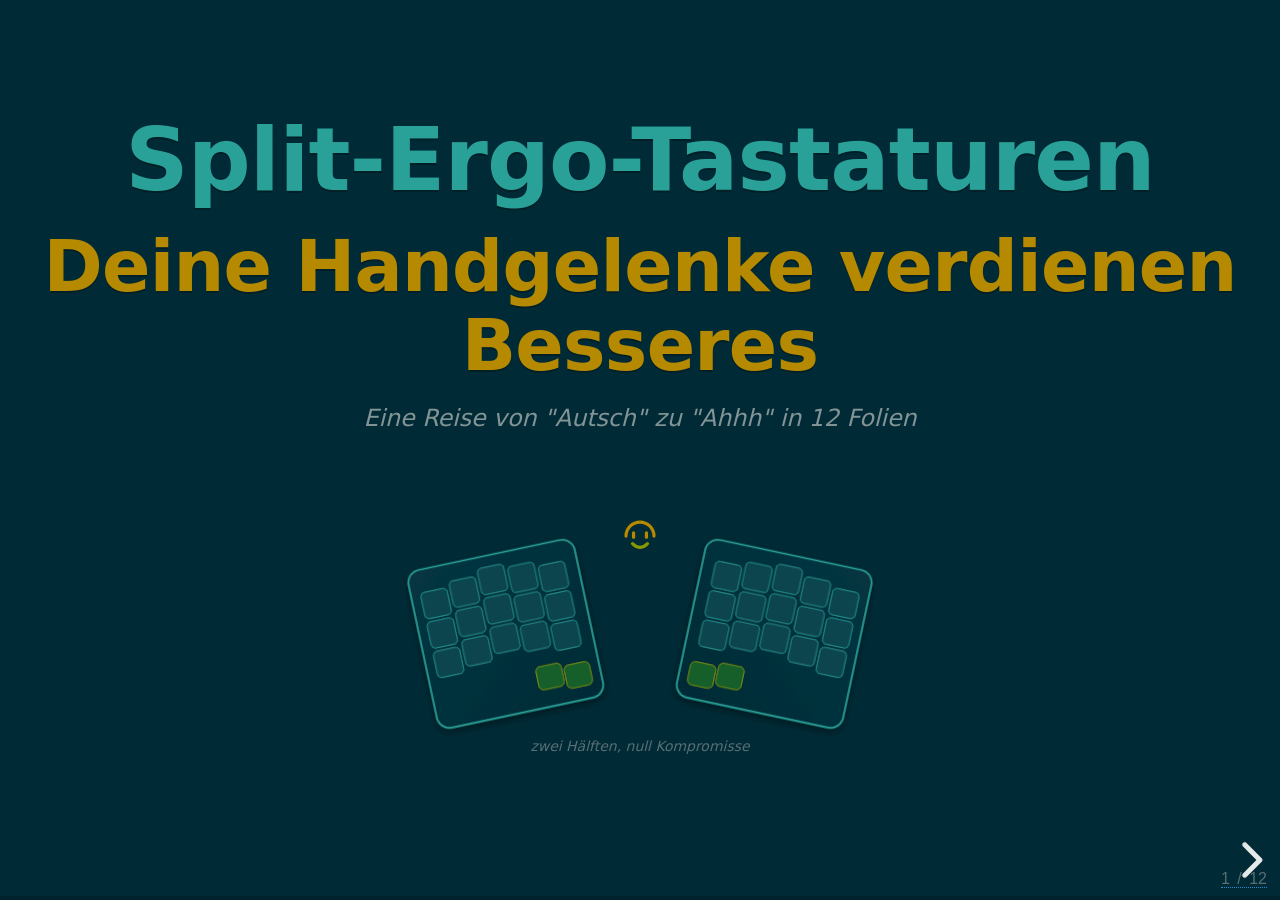
==== docs/index.html @ 83a0ee32 "move static version" ====
<!doctype html>
<html lang="en">
  <head>
    <meta charset="utf-8" />
    <meta name="viewport" content="width=device-width, initial-scale=1.0, maximum-scale=1.0, user-scalable=no" />

    <title>Split-Ergo-Tastaturen</title>
    <link rel="shortcut icon" href="./favicon.ico" />
    <link rel="stylesheet" href="./dist/reset.css" />
    <link rel="stylesheet" href="./dist/reveal.css" />
    <link rel="stylesheet" href="./dist/theme/solarized.css" id="theme" />
    <link rel="stylesheet" href="./css/highlight/base16/zenburn.css" />

    <link rel="stylesheet" href="./_assets/css/custom.css" />
  </head>
  <body>
    <div class="reveal">
      <div class="slides">
        <section data-markdown data-separator="^\n---\n" data-separator-vertical="^\n----\n">
          <textarea data-template>
            

<!-- .slide: data-background="#002b36" -->

# Split-Ergo-Tastaturen

## Deine Handgelenke verdienen Besseres

<p class="subtitle">Eine Reise von "Autsch" zu "Ahhh" in 12 Folien</p>

<img src="assets/hero.svg" alt="Zwei Tastaturhälften" height="320">

Note:
Willkommen! Auch wenn du keine Ahnung vom Thema hast: keine Sorge, die Folien
erzählen die Geschichte. Du musst sie nur vorlesen und so tun, als wärst du
Experte. Es geht um geteilte, ergonomische Tastaturen - warum sie existieren
und warum manche Menschen dafür ihre Freizeit opfern.

---

<!-- .slide: data-background="#002b36" -->

## Der Bösewicht 🦹

<span class="wanted">Gesucht</span>

<div class="cols">
<div>

- Eine gerade Reihe, **schmaler** als deine Schultern
- Reihen **seitlich versetzt** (Erbe der Schreibmaschine)
- Zwingt Hände in unnatürliche Posen
- Steht in fast jedem Büro der Welt

</div>
<div>

<img src="assets/photos/ulnar_deviation_animation.gif" alt="Traditionelle Tastatur" height="300">

</div>
</div>

<p class="fineprint">Verbrechen: Körperverletzung an Handgelenken seit ca. 1873.</p>

Note:
Hier ist der Übeltäter: die ganz normale Tastatur. Das Layout stammt von
mechanischen Schreibmaschinen - der seitliche Versatz der Reihen war nötig,
damit sich die Typenhebel nicht verhaken. Diese Hebel gibt es längst nicht
mehr, den Versatz schleppen wir aber bis heute mit.

---

<!-- .slide: data-background="#002b36" -->

## Problem 1: Ulnarabduktion 🤕

<div class="cols">
<div>

- Tastatur ist **schmal**, Hände müssen **zusammen**
- Handgelenke knicken nach außen Richtung kleinem Finger
- Das nennt sich **ulnare Abduktion**
- Dauerhafter Druck auf Sehnen &amp; Nerven

</div>
<div>

<img src="assets/ulnar-deviation.svg" alt="Ulnare Abduktion des Handgelenks" height="360">

</div>
</div>

Note:
Erstes Problem: Weil die Tastatur schmaler ist als der Schulterabstand, ziehen
wir die Hände nach innen. Dabei knickt das Handgelenk seitlich ab - Richtung
kleiner Finger. Das heißt ulnare Abduktion (oder "ulnar deviation"). Über
Stunden gehalten, reizt das Sehnen und Nerven im Handgelenk.

---

<!-- .slide: data-background="#002b36" -->

## Problem 2: Schultern &amp; Unterarme 🙆

<div class="cols">
<div>

- Schmale Tastatur => Ellbogen **eingeklemmt**
- Schultern nach **innen** gerollt (Adduktion)
- Unterarme **proniert**: Handfläche zwangsweise nach unten
- Den ganzen Tag = müde Schultern &amp; Nacken

</div>
<div>

<img src="assets/shoulder-pronation.svg" alt="Schulter-Adduktion und Unterarm-Pronation" height="360">

</div>
</div>

Note:
Zweites Problem liegt weiter oben. Eine schmale Tastatur zwingt die Ellbogen an
den Körper, die Schultern rollen nach innen. Gleichzeitig müssen wir die
Unterarme eindrehen, damit die Handflächen flach nach unten zeigen - das nennt
man Pronation. Neutral wäre eher die "Handschlag"-Position. Stunden in dieser
Verdrehung = verspannte Schultern und Nacken.

---

<!-- .slide: data-background="#002b36" -->

## Die Lösung: Splitten + Tenting ✨

<img src="assets/photos/corne.jpg" alt="Drei ergonomische Hebel" height="200">

- Splitten: Arme auseinander, Schultern offen
- Tenting: Innenkanten anheben, keine Pronation
- Daumentasten: Starke Daumen entlasten kleinen Finger

==> Gerade Handgelenke, lockere Schultern

Note:
Die Lösung adressiert genau diese drei Punkte. Erstens: die Tastatur in zwei
Hälften teilen und schulterbreit auseinanderstellen - Schultern öffnen sich,
Handgelenke werden gerade. Zweitens: Tenting, also die Innenkanten anheben, wie
ein Zelt - damit verschwindet die Pronation. Drittens: starke Daumen für eigene
Tasten nutzen, statt alles dem schwachen kleinen Finger aufzubürden.

---

<!-- .slide: data-background="#002b36" -->

## Problem 3: Finger auf Wanderschaft 🥾

<div class="cols">
<div>

- Versetzte Reihen => Finger gehen im **Zickzack**
- Ständig die **Grundreihe verlassen**
- Lange Wege = mehr Arbeit pro Anschlag
- Der Zeigefinger macht den halben Job

</div>
<div>

<img src="assets/finger-travel-traditional.svg" alt="Lange Fingerwege traditionell" height="350">

</div>
</div>

Note:
Drittes Problem: die Wege, die die Finger zurücklegen. Durch den seitlichen
Reihenversatz müssen Finger schräg über die Tastatur wandern und immer wieder
die Grundreihe verlassen. Viel Bewegung, viel Belastung - und der Zeigefinger
ist hoffnungslos überlastet und die Schultern müssen das Gewicht der 
Arme dabei tragen. 

---

<!-- .slide: data-background="#002b36" -->

## 34/36 Tasten: weniger ist mehr 🎯

<div class="cols">
<div>

- Nur **3×5** Tasten pro Hand + **Daumen**
- **Spalten** statt Reihen versetzt - folgt der Fingerlänge
- Finger bleiben quasi auf der **Grundreihe**
- "Aber wo sind die Zahlen?!" → nächste Folie

</div>
<div>

<img src="assets/finger-travel-36.svg" alt="Kurze Fingerwege bei 36 Tasten" height="350">

</div>
</div>

Note:
Der radikale Gegenentwurf: nur noch 34 oder 36 Tasten. Drei Reihen mal fünf
Spalten pro Hand, plus ein paar Daumentasten. Statt die Reihen seitlich zu
versetzen, versetzt man die Spalten vertikal - passend zur unterschiedlichen
Fingerlänge. Ergebnis: die Finger bleiben fast immer auf der Grundreihe. Die
logische Frage: Wo sind dann Zahlen, Klammern, F-Tasten? Das klärt die nächste
Folie.

---

<!-- .slide: data-background="#002b36" -->

## Die Magie der Layer 🪄

<img src="assets/layers.svg" alt="Tasten-Layer übereinander" height="370">

Note:
Die Antwort heißt Layer - Ebenen. Eine physische Taste kann viele Zeichen
bedeuten, je nachdem welche Ebene gerade aktiv ist. Genau wie Shift schon immer
ein zweites Layer war: Wir kennen das also längst. Ein Daumen hält eine
Ebenen-Taste, und plötzlich liegen Zahlen, Pfeile oder Symbole direkt unter den
Fingern - ganz ohne die Hand zu bewegen.

---

<!-- .slide: data-background="#002b36" -->

## Unter der Haube: die Lötmatrix 🔌

<div class="cols">
<div>

- Jede Taste einzeln verkabeln? **Pin-Apokalypse**
- Stattdessen: **Reihen × Spalten** als Gitter
- Controller scannt blitzschnell Zeile für Zeile
- Wenige Pins, viele Tasten

</div>
<div>

<img src="assets/matrix-why.svg" alt="Direkte Verkabelung vs. Matrix" height="340">

</div>
</div>

Note:
Jetzt ein Blick ins Innere, denn viele bauen diese Tastaturen selbst. Würde man
jede Taste mit einem eigenen Draht zum Controller führen, bräuchte man bei 36
Tasten 36 Pins; bei großen Boards wird das unmöglich. Trick: die Tasten in einem
Gitter aus Reihen und Spalten verdrahten. Der Controller legt nacheinander
Spannung auf jede Reihe und liest die Spalten aus. So reichen z. B. Reihen plus
Spalten statt einem Pin pro Taste.

---

<!-- .slide: data-background="#002b36" -->

## Matrix-Trick: Dioden ⚡

<div class="cols">
<div>

- Mehrere Tasten gleichzeitig => **Phantom-Anschläge** (Ghosting)
- Strom nimmt "Abkürzungen" durchs Gitter
- **Eine Diode pro Taste** = Einbahnstraße
- Ergebnis: **N-Key-Rollover**, jeder Anschlag zählt

</div>
<div>

<img src="assets/matrix-diodes.svg" alt="Dioden gegen Ghosting" height="340">

</div>
</div>

Note:
Ein Gitter hat aber eine Tücke: Drückt man mehrere Tasten gleichzeitig, kann der
Strom unerwartete Wege durchs Gitter nehmen und der Controller "sieht" eine
vierte, nie gedrückte Taste - das nennt man Ghosting. Die Lösung sind Dioden:
ein winziges Bauteil pro Taste, das Strom nur in eine Richtung lässt. Damit kann
man beliebig viele Tasten gleichzeitig drücken - das ist N-Key-Rollover. Genau
diese Dioden lötet man beim Selbstbau Stück für Stück ein.

---

<!-- .slide: data-background="#002b36" -->

## Mechanische Switches 101 🔧

<div class="cols">
<div>

- **Linear**: gleichmäßig, leise - Gamer-Liebling
- **Taktil**: spürbarer Höcker am Auslösepunkt
- **Clicky**: Höcker **+** hörbarer Klick 🔊
- Kraft &amp; Weg unterscheiden das Gefühl

</div>
<div>

<img src="assets/force-curves.svg" alt="Kraft-Weg-Kurven der Switch-Typen" height="340">

</div>
</div>

<p class="callout">👉 Schnapp dir einen losen Switch und drück mal!</p>

Note:
Jetzt der haptische Teil. Mechanische Switches gibt es grob in drei Charakteren.
Linear: der Widerstand steigt gleichmäßig, kein Feedback, sehr leise - beliebt
beim Gaming. Taktil: ein spürbarer kleiner Höcker sagt dir "jetzt hat's
ausgelöst". Clicky: derselbe Höcker, aber mit einem lauten, stolzen Klick. Die
Kurven rechts zeigen das. Und jetzt der Mitmach-Moment: Ich habe lose Switches
und Tastaturen dabei - gebt sie rum und fühlt den Unterschied selbst.

---

<!-- .slide: data-background="#002b36" -->

## Fazit: Probier's aus! 🚀

<div class="cols">
<div>

- Gerade Handgelenke, offene Schultern, kurze Wege
- Weniger Tasten dank cleverer **Layer**
- Drunter: **Matrix + Dioden**, oft selbst gelötet
- Switches = Geschmackssache zum **Anfassen**

</div>
<div>

<img src="assets/photos/split-real.jpg" alt="Echte Split-Tastatur" height="300">

</div>
</div>

### Danke! Jetzt drückt die Tasten 👏

Note:
Zusammengefasst: Split-Ergo-Tastaturen lösen drei echte Probleme - abgeknickte
Handgelenke, eingedrehte Schultern und lange Fingerwege. Weniger Tasten sind
dank Layern kein Verlust, sondern Komfort. Darunter steckt eine simple, oft
selbstgebaute Matrix mit Dioden. Und welcher Switch der richtige ist, entscheidet
allein dein Geschmack. Also: nehmt die losen Switches, drückt drauf, und sagt
mir, welcher euch am besten gefällt. Danke!

          </textarea>
        </section>
      </div>
    </div>

    <script src="./dist/reveal.js"></script>

    <script src="./mermaid/dist/mermaid.min.js"></script>

    <script src="./plugin/markdown/markdown.js"></script>
    <script src="./plugin/highlight/highlight.js"></script>
    <script src="./plugin/zoom/zoom.js"></script>
    <script src="./plugin/notes/notes.js"></script>
    <script src="./plugin/math/math.js"></script>
    <script>
      function extend() {
        var target = {};
        for (var i = 0; i < arguments.length; i++) {
          var source = arguments[i];
          for (var key in source) {
            if (source.hasOwnProperty(key)) {
              target[key] = source[key];
            }
          }
        }
        return target;
      }

      // default options to init reveal.js
      var defaultOptions = {
        controls: true,
        progress: true,
        history: true,
        center: true,
        transition: 'default', // none/fade/slide/convex/concave/zoom
        slideNumber: true,
        highlight: {
          highlightOnLoad: false
        },
        plugins: [
          RevealMarkdown,
          RevealHighlight,
          RevealZoom,
          RevealNotes,
          RevealMath
        ]
      };

      // options from URL query string
      var queryOptions = Reveal().getQueryHash() || {};

      var options = extend(defaultOptions, {"transition":"slide","controls":true,"progress":true,"slideNumber":"c/t","hash":true,"transitionSpeed":"fast","center":true,"width":1280,"height":720,"margin":0.06,"_":["slides.md"],"static":"_site","static-dirs":"assets,css","staticDirs":"assets,css"}, queryOptions);
    </script>


    <script>
      Reveal.initialize(options);
      Reveal.addEventListener('ready', function (event) {
        const blocks = Reveal.getRevealElement().querySelectorAll('pre code:not(.mermaid)');
        const hlp = Reveal.getPlugin('highlight');
        blocks.forEach(hlp.highlightBlock);
      });
    </script>

    <script>
      const mermaidOptions = extend({ startOnLoad: false }, {});
      mermaid.startOnLoad = false;
      mermaid.initialize(mermaidOptions);
      const cb = function (event) {
        mermaid.init(mermaidOptions, '.stack.present > .present pre code.mermaid');
        mermaid.init(mermaidOptions, '.slides > .present:not(.stack) pre code.mermaid');
      }
      Reveal.addEventListener('ready', cb);
      Reveal.addEventListener('slidetransitionend', cb);
    </script>
  </body>
</html>
---- docs/dist/theme/solarized.css ----
/**
 * Solarized Light theme for reveal.js.
 * Author: Achim Staebler
 */
@import url(./fonts/league-gothic/league-gothic.css);
@import url(https://fonts.googleapis.com/css?family=Lato:400,700,400italic,700italic);
/**
 * Solarized colors by Ethan Schoonover
 */
html * {
  color-profile: sRGB;
  rendering-intent: auto;
}

/*********************************************
 * GLOBAL STYLES
 *********************************************/
:root {
  --r-background-color: #fdf6e3;
  --r-main-font: Lato, sans-serif;
  --r-main-font-size: 40px;
  --r-main-color: #657b83;
  --r-block-margin: 20px;
  --r-heading-margin: 0 0 20px 0;
  --r-heading-font: League Gothic, Impact, sans-serif;
  --r-heading-color: #586e75;
  --r-heading-line-height: 1.2;
  --r-heading-letter-spacing: normal;
  --r-heading-text-transform: uppercase;
  --r-heading-text-shadow: none;
  --r-heading-font-weight: normal;
  --r-heading1-text-shadow: none;
  --r-heading1-size: 3.77em;
  --r-heading2-size: 2.11em;
  --r-heading3-size: 1.55em;
  --r-heading4-size: 1em;
  --r-code-font: monospace;
  --r-link-color: #268bd2;
  --r-link-color-dark: #1a6091;
  --r-link-color-hover: #78b9e6;
  --r-selection-background-color: #d33682;
  --r-selection-color: #fff;
  --r-overlay-element-bg-color: 0, 0, 0;
  --r-overlay-element-fg-color: 240, 240, 240;
}

.reveal-viewport {
  background: #fdf6e3;
  background-color: var(--r-background-color);
}

.reveal {
  font-family: var(--r-main-font);
  font-size: var(--r-main-font-size);
  font-weight: normal;
  color: var(--r-main-color);
}

.reveal ::selection {
  color: var(--r-selection-color);
  background: var(--r-selection-background-color);
  text-shadow: none;
}

.reveal ::-moz-selection {
  color: var(--r-selection-color);
  background: var(--r-selection-background-color);
  text-shadow: none;
}

.reveal .slides section,
.reveal .slides section > section {
  line-height: 1.3;
  font-weight: inherit;
}

/*********************************************
 * HEADERS
 *********************************************/
.reveal h1,
.reveal h2,
.reveal h3,
.reveal h4,
.reveal h5,
.reveal h6 {
  margin: var(--r-heading-margin);
  color: var(--r-heading-color);
  font-family: var(--r-heading-font);
  font-weight: var(--r-heading-font-weight);
  line-height: var(--r-heading-line-height);
  letter-spacing: var(--r-heading-letter-spacing);
  text-transform: var(--r-heading-text-transform);
  text-shadow: var(--r-heading-text-shadow);
  word-wrap: break-word;
}

.reveal h1 {
  font-size: var(--r-heading1-size);
}

.reveal h2 {
  font-size: var(--r-heading2-size);
}

.reveal h3 {
  font-size: var(--r-heading3-size);
}

.reveal h4 {
  font-size: var(--r-heading4-size);
}

.reveal h1 {
  text-shadow: var(--r-heading1-text-shadow);
}

/*********************************************
 * OTHER
 *********************************************/
.reveal p {
  margin: var(--r-block-margin) 0;
  line-height: 1.3;
}

/* Remove trailing margins after titles */
.reveal h1:last-child,
.reveal h2:last-child,
.reveal h3:last-child,
.reveal h4:last-child,
.reveal h5:last-child,
.reveal h6:last-child {
  margin-bottom: 0;
}

/* Ensure certain elements are never larger than the slide itself */
.reveal img,
.reveal video,
.reveal iframe {
  max-width: 95%;
  max-height: 95%;
}

.reveal strong,
.reveal b {
  font-weight: bold;
}

.reveal em {
  font-style: italic;
}

.reveal ol,
.reveal dl,
.reveal ul {
  display: inline-block;
  text-align: left;
  margin: 0 0 0 1em;
}

.reveal ol {
  list-style-type: decimal;
}

.reveal ul {
  list-style-type: disc;
}

.reveal ul ul {
  list-style-type: square;
}

.reveal ul ul ul {
  list-style-type: circle;
}

.reveal ul ul,
.reveal ul ol,
.reveal ol ol,
.reveal ol ul {
  display: block;
  margin-left: 40px;
}

.reveal dt {
  font-weight: bold;
}

.reveal dd {
  margin-left: 40px;
}

.reveal blockquote {
  display: block;
  position: relative;
  width: 70%;
  margin: var(--r-block-margin) auto;
  padding: 5px;
  font-style: italic;
  background: rgba(255, 255, 255, 0.05);
  box-shadow: 0px 0px 2px rgba(0, 0, 0, 0.2);
}

.reveal blockquote p:first-child,
.reveal blockquote p:last-child {
  display: inline-block;
}

.reveal q {
  font-style: italic;
}

.reveal pre {
  display: block;
  position: relative;
  width: 90%;
  margin: var(--r-block-margin) auto;
  text-align: left;
  font-size: 0.55em;
  font-family: var(--r-code-font);
  line-height: 1.2em;
  word-wrap: break-word;
  box-shadow: 0px 5px 15px rgba(0, 0, 0, 0.15);
}

.reveal code {
  font-family: var(--r-code-font);
  text-transform: none;
  tab-size: 2;
}

.reveal pre code {
  display: block;
  padding: 5px;
  overflow: auto;
  max-height: 400px;
  word-wrap: normal;
}

.reveal .code-wrapper {
  white-space: normal;
}

.reveal .code-wrapper code {
  white-space: pre;
}

.reveal table {
  margin: auto;
  border-collapse: collapse;
  border-spacing: 0;
}

.reveal table th {
  font-weight: bold;
}

.reveal table th,
.reveal table td {
  text-align: left;
  padding: 0.2em 0.5em 0.2em 0.5em;
  border-bottom: 1px solid;
}

.reveal table th[align=center],
.reveal table td[align=center] {
  text-align: center;
}

.reveal table th[align=right],
.reveal table td[align=right] {
  text-align: right;
}

.reveal table tbody tr:last-child th,
.reveal table tbody tr:last-child td {
  border-bottom: none;
}

.reveal sup {
  vertical-align: super;
  font-size: smaller;
}

.reveal sub {
  vertical-align: sub;
  font-size: smaller;
}

.reveal small {
  display: inline-block;
  font-size: 0.6em;
  line-height: 1.2em;
  vertical-align: top;
}

.reveal small * {
  vertical-align: top;
}

.reveal img {
  margin: var(--r-block-margin) 0;
}

/*********************************************
 * LINKS
 *********************************************/
.reveal a {
  color: var(--r-link-color);
  text-decoration: none;
  transition: color 0.15s ease;
}

.reveal a:hover {
  color: var(--r-link-color-hover);
  text-shadow: none;
  border: none;
}

.reveal .roll span:after {
  color: #fff;
  background: var(--r-link-color-dark);
}

/*********************************************
 * Frame helper
 *********************************************/
.reveal .r-frame {
  border: 4px solid var(--r-main-color);
  box-shadow: 0 0 10px rgba(0, 0, 0, 0.15);
}

.reveal a .r-frame {
  transition: all 0.15s linear;
}

.reveal a:hover .r-frame {
  border-color: var(--r-link-color);
  box-shadow: 0 0 20px rgba(0, 0, 0, 0.55);
}

/*********************************************
 * NAVIGATION CONTROLS
 *********************************************/
.reveal .controls {
  color: var(--r-link-color);
}

/*********************************************
 * PROGRESS BAR
 *********************************************/
.reveal .progress {
  background: rgba(0, 0, 0, 0.2);
  color: var(--r-link-color);
}

/*********************************************
 * PRINT BACKGROUND
 *********************************************/
@media print {
  .backgrounds {
    background-color: var(--r-background-color);
  }
}
---- docs/css/highlight/base16/zenburn.css ----
pre code.hljs {
  display: block;
  overflow-x: auto;
  padding: 1em
}
code.hljs {
  padding: 3px 5px
}
/*!
  Theme: Zenburn
  Author: elnawe
  License: ~ MIT (or more permissive) [via base16-schemes-source]
  Maintainer: @highlightjs/core-team
  Version: 2021.09.0
*/
/*
  WARNING: DO NOT EDIT THIS FILE DIRECTLY.

  This theme file was auto-generated from the Base16 scheme zenburn
  by the Highlight.js Base16 template builder.

  - https://github.com/highlightjs/base16-highlightjs
*/
/*
base00  #383838  Default Background
base01  #404040  Lighter Background (Used for status bars, line number and folding marks)
base02  #606060  Selection Background
base03  #6f6f6f  Comments, Invisibles, Line Highlighting
base04  #808080  Dark Foreground (Used for status bars)
base05  #dcdccc  Default Foreground, Caret, Delimiters, Operators
base06  #c0c0c0  Light Foreground (Not often used)
base07  #ffffff  Light Background (Not often used)
base08  #dca3a3  Variables, XML Tags, Markup Link Text, Markup Lists, Diff Deleted
base09  #dfaf8f  Integers, Boolean, Constants, XML Attributes, Markup Link Url
base0A  #e0cf9f  Classes, Markup Bold, Search Text Background
base0B  #5f7f5f  Strings, Inherited Class, Markup Code, Diff Inserted
base0C  #93e0e3  Support, Regular Expressions, Escape Characters, Markup Quotes
base0D  #7cb8bb  Functions, Methods, Attribute IDs, Headings
base0E  #dc8cc3  Keywords, Storage, Selector, Markup Italic, Diff Changed
base0F  #000000  Deprecated, Opening/Closing Embedded Language Tags, e.g. <?php ?>
*/
pre code.hljs {
  display: block;
  overflow-x: auto;
  padding: 1em
}
code.hljs {
  padding: 3px 5px
}
.hljs {
  color: #dcdccc;
  background: #383838
}
.hljs::selection,
.hljs ::selection {
  background-color: #606060;
  color: #dcdccc
}
/* purposely do not highlight these things */
.hljs-formula,
.hljs-params,
.hljs-property {
  
}
/* base03 - #6f6f6f -  Comments, Invisibles, Line Highlighting */
.hljs-comment {
  color: #6f6f6f
}
/* base04 - #808080 -  Dark Foreground (Used for status bars) */
.hljs-tag {
  color: #808080
}
/* base05 - #dcdccc -  Default Foreground, Caret, Delimiters, Operators */
.hljs-subst,
.hljs-punctuation,
.hljs-operator {
  color: #dcdccc
}
.hljs-operator {
  opacity: 0.7
}
/* base08 - Variables, XML Tags, Markup Link Text, Markup Lists, Diff Deleted */
.hljs-bullet,
.hljs-variable,
.hljs-template-variable,
.hljs-selector-tag,
.hljs-name,
.hljs-deletion {
  color: #dca3a3
}
/* base09 - Integers, Boolean, Constants, XML Attributes, Markup Link Url */
.hljs-symbol,
.hljs-number,
.hljs-link,
.hljs-attr,
.hljs-variable.constant_,
.hljs-literal {
  color: #dfaf8f
}
/* base0A - Classes, Markup Bold, Search Text Background */
.hljs-title,
.hljs-class .hljs-title,
.hljs-title.class_ {
  color: #e0cf9f
}
.hljs-strong {
  font-weight: bold;
  color: #e0cf9f
}
/* base0B - Strings, Inherited Class, Markup Code, Diff Inserted */
.hljs-code,
.hljs-addition,
.hljs-title.class_.inherited__,
.hljs-string {
  color: #5f7f5f
}
/* base0C - Support, Regular Expressions, Escape Characters, Markup Quotes */
/* guessing */
.hljs-built_in,
.hljs-doctag,
.hljs-quote,
.hljs-keyword.hljs-atrule,
.hljs-regexp {
  color: #93e0e3
}
/* base0D - Functions, Methods, Attribute IDs, Headings */
.hljs-function .hljs-title,
.hljs-attribute,
.ruby .hljs-property,
.hljs-title.function_,
.hljs-section {
  color: #7cb8bb
}
/* base0E - Keywords, Storage, Selector, Markup Italic, Diff Changed */
/* .hljs-selector-id, */
/* .hljs-selector-class, */
/* .hljs-selector-attr, */
/* .hljs-selector-pseudo, */
.hljs-type,
.hljs-template-tag,
.diff .hljs-meta,
.hljs-keyword {
  color: #dc8cc3
}
.hljs-emphasis {
  color: #dc8cc3;
  font-style: italic
}
/* base0F - Deprecated, Opening/Closing Embedded Language Tags, e.g. <?php ?> */
/*
  prevent top level .keyword and .string scopes
  from leaking into meta by accident
*/
.hljs-meta,
.hljs-meta .hljs-keyword,
.hljs-meta .hljs-string {
  color: #000000
}
/* for v10 compatible themes */
.hljs-meta .hljs-keyword,
.hljs-meta-keyword {
  font-weight: bold
}
---- docs/_assets/css/custom.css ----
/* ===========================================================================
   Split-Ergo-Tastaturen — custom dark-Solarized skin + quirky touches.
   Layered on top of reveal.js' (light) `solarized` theme to flip it to dark.
   Solarized palette:
     base03 #002b36  base02 #073642  base01 #586e75  base00 #657b83
     base0  #839496  base1  #93a1a1  base2  #eee8d5  base3  #fdf6e3
     yellow #b58900  orange #cb4b16  red #dc322f  magenta #d33682
     violet #6c71c4  blue #268bd2  cyan #2aa198  green #859900
   =========================================================================== */

:root {
  --sol-base03: #002b36;
  --sol-base02: #073642;
  --sol-base01: #586e75;
  --sol-base00: #657b83;
  --sol-base0:  #839496;
  --sol-base1:  #93a1a1;
  --sol-base2:  #eee8d5;
  --sol-base3:  #fdf6e3;
  --sol-yellow: #b58900;
  --sol-orange: #cb4b16;
  --sol-red:    #dc322f;
  --sol-magenta:#d33682;
  --sol-violet: #6c71c4;
  --sol-blue:   #268bd2;
  --sol-cyan:   #2aa198;
  --sol-green:  #859900;
}

/* ---- Flip background + base text to the dark Solarized variant ---- */
.reveal-viewport,
body {
  background: var(--sol-base03);
}

.reveal {
  color: var(--sol-base1);
  font-family: "Fira Sans", "Segoe UI", system-ui, sans-serif;
  font-size: 36px;
}

/* Headings: warm Solarized accents, slightly playful */
.reveal h1,
.reveal h2,
.reveal h3,
.reveal h4 {
  color: var(--sol-base2);
  font-family: "Fira Sans", "Segoe UI", system-ui, sans-serif;
  font-weight: 800;
  letter-spacing: -0.01em;
  text-transform: none;
  text-shadow: 0 2px 0 rgba(0, 0, 0, 0.25);
  line-height: 1.1;
}

.reveal h1 { font-size: 2.6em; }

.reveal h1 { color: var(--sol-cyan); }
.reveal h2 { color: var(--sol-yellow); }
.reveal h3 { color: var(--sol-orange); }

.reveal a {
  color: var(--sol-blue);
  text-decoration: none;
  border-bottom: 1px dotted var(--sol-blue);
}
.reveal a:hover { color: var(--sol-cyan); }

.reveal strong { color: var(--sol-base2); }
.reveal em { color: var(--sol-cyan); font-style: normal; }

/* Bullet lists: a touch tighter and friendlier */
.reveal ul { list-style: none; margin-left: 0; }
.reveal ul li {
  position: relative;
  padding-left: 1.4em;
  margin-bottom: 0.35em;
  line-height: 1.35;
}
.reveal ul li::before {
  content: "▹";
  position: absolute;
  left: 0;
  color: var(--sol-green);
}

.reveal blockquote {
  background: var(--sol-base02);
  color: var(--sol-base1);
  border-left: 6px solid var(--sol-magenta);
  box-shadow: none;
  width: auto;
  font-style: normal;
}

.reveal code {
  font-family: "Fira Code", "JetBrains Mono", monospace;
  color: var(--sol-cyan);
  background: var(--sol-base02);
  padding: 0.05em 0.35em;
  border-radius: 4px;
}

/* Slide images / SVGs: clean, no heavy frame */
.reveal section img,
.reveal section svg {
  background: transparent;
  border: none;
  box-shadow: none;
  max-height: 60vh;
}

/* Progress bar + controls in an accent colour */
.reveal .progress { color: var(--sol-magenta); height: 4px; }
.reveal .controls { color: var(--sol-base01); }
.reveal .slide-number {
  background: transparent;
  color: var(--sol-base01);
  font-size: 16px;
}

/* ---- Reusable helper classes used in slides.md ---- */

/* Quirky subtitle on the title slide */
.subtitle {
  color: var(--sol-base0);
  font-size: 0.7em;
  font-style: italic;
}

/* Big "try it" / callout box */
.callout {
  display: inline-block;
  margin-top: 0.4em;
  padding: 0.5em 1em;
  background: var(--sol-base02);
  border: 2px dashed var(--sol-orange);
  border-radius: 12px;
  color: var(--sol-base2);
  font-size: 0.85em;
  transform: rotate(-1.2deg);
}

/* "Wanted poster" framing for the villain slide */
.wanted {
  display: inline-block;
  padding: 0.4em 0.8em;
  background: var(--sol-base02);
  border: 4px double var(--sol-yellow);
  border-radius: 6px;
  color: var(--sol-yellow);
  letter-spacing: 0.3em;
  text-transform: uppercase;
  font-weight: 800;
}

/* Two-column layout helper: wrap content in <div class="cols"> */
.cols {
  display: flex;
  gap: 1.2em;
  align-items: center;
  justify-content: center;
}
.cols > * { flex: 1; min-width: 0; }

/* Small, muted footnote line */
.fineprint {
  color: var(--sol-base01);
  font-size: 0.55em;
}

/* Emphasis colour utility classes */
.c-red { color: var(--sol-red); }
.c-green { color: var(--sol-green); }
.c-blue { color: var(--sol-blue); }
.c-orange { color: var(--sol-orange); }
.c-cyan { color: var(--sol-cyan); }
.c-yellow { color: var(--sol-yellow); }
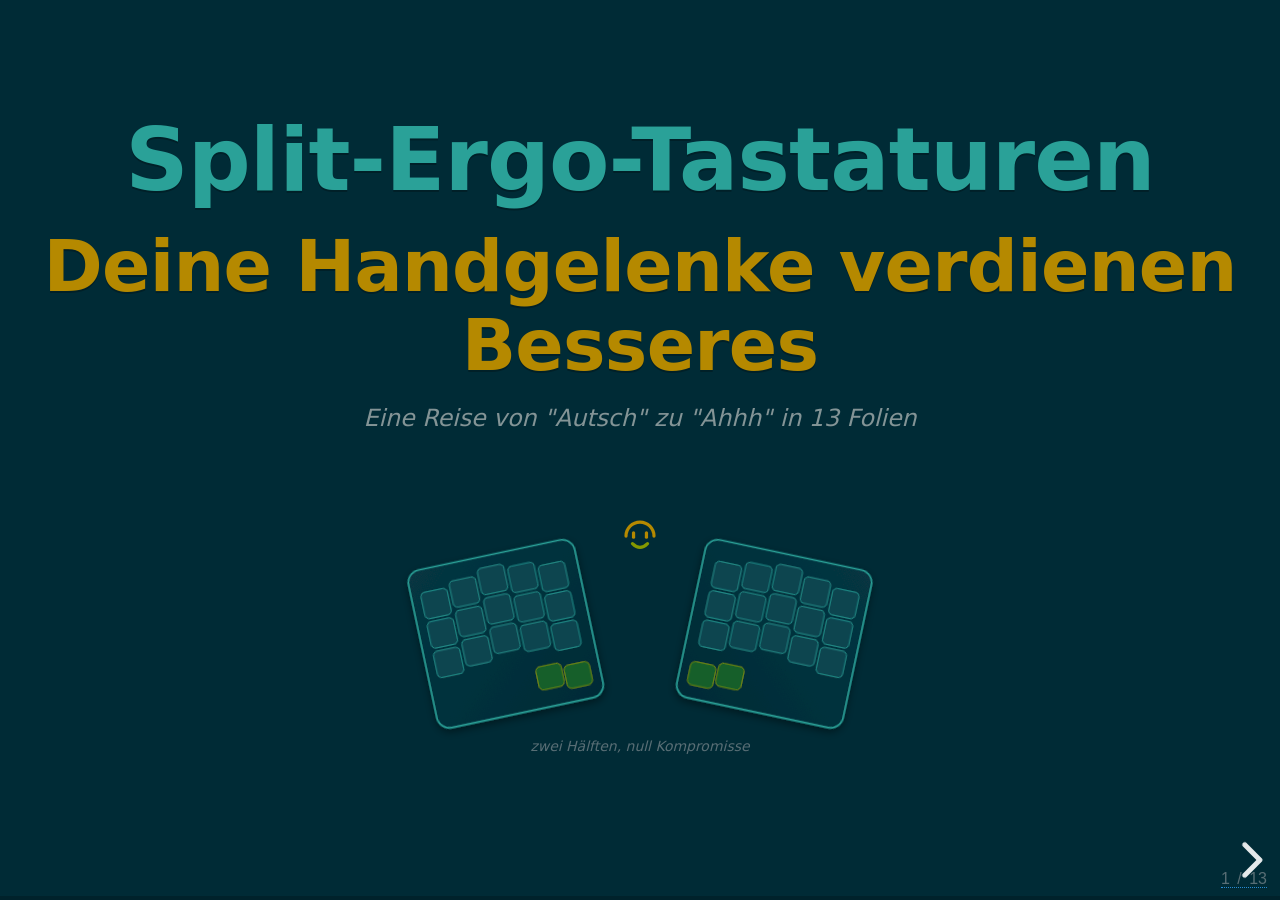
==== commit 0097a8ba: "export new static version" ====
--- a/docs/index.html
+++ b/docs/index.html
@@ -11,7 +11,7 @@
     <link rel="stylesheet" href="./dist/theme/solarized.css" id="theme" />
     <link rel="stylesheet" href="./css/highlight/base16/zenburn.css" />
 
-    <link rel="stylesheet" href="./_assets/css/custom.css" />
+    <link rel="stylesheet" href="./css/custom.css" />
   </head>
   <body>
     <div class="reveal">
@@ -26,7 +26,7 @@
 
 ## Deine Handgelenke verdienen Besseres
 
-<p class="subtitle">Eine Reise von "Autsch" zu "Ahhh" in 12 Folien</p>
+<p class="subtitle">Eine Reise von "Autsch" zu "Ahhh" in 13 Folien</p>
 
 <img src="assets/hero.svg" alt="Zwei Tastaturhälften" height="320">
 
@@ -158,7 +158,7 @@
 - Versetzte Reihen => Finger gehen im **Zickzack**
 - Ständig die **Grundreihe verlassen**
 - Lange Wege = mehr Arbeit pro Anschlag
-- Der Zeigefinger macht den halben Job
+- Der kleiner Finger macht den halben Job
 
 </div>
 <div>
@@ -171,7 +171,7 @@
 Note:
 Drittes Problem: die Wege, die die Finger zurücklegen. Durch den seitlichen
 Reihenversatz müssen Finger schräg über die Tastatur wandern und immer wieder
-die Grundreihe verlassen. Viel Bewegung, viel Belastung - und der Zeigefinger
+die Grundreihe verlassen. Viel Bewegung, viel Belastung: der kleine Finger
 ist hoffnungslos überlastet und die Schultern müssen das Gewicht der 
 Arme dabei tragen. 
 
@@ -211,14 +211,99 @@
 
 ## Die Magie der Layer 🪄
 
-<img src="assets/layers.svg" alt="Tasten-Layer übereinander" height="370">
+<div class="cols">
+<div>
+
+- Eine Taste = **viele Zeichen**, je nach Ebene
+- **Shift** war schon immer ein Layer - kennen wir längst
+- Daumen hält Ebene => Zahlen, Pfeile, Symbole **unter den Fingern**
+- Aber: **wer** legt fest, was jede Taste tut?
+
+</div>
+<div>
+
+<img src="assets/layers.svg" alt="Tasten-Layer übereinander" height="330">
+
+</div>
+</div>
+
+<p class="callout">👉 Die Antwort: die Firmware - nächste Folie!</p>
 
 Note:
 Die Antwort heißt Layer - Ebenen. Eine physische Taste kann viele Zeichen
 bedeuten, je nachdem welche Ebene gerade aktiv ist. Genau wie Shift schon immer
 ein zweites Layer war: Wir kennen das also längst. Ein Daumen hält eine
 Ebenen-Taste, und plötzlich liegen Zahlen, Pfeile oder Symbole direkt unter den
-Fingern - ganz ohne die Hand zu bewegen.
+Fingern - ganz ohne die Hand zu bewegen. Aber wer entscheidet eigentlich, was
+auf welcher Ebene liegt? Das macht die Firmware - der nächste Punkt.
+
+---
+
+<!-- .slide: data-background="#002b36" -->
+
+## QMK vs. ZMK ⚙️
+
+<img src="assets/firmware-qmk-zmk.svg" alt="Vergleich der Firmware QMK und ZMK" height="380">
+
+Note:
+Die Tastatur hat ein kleines Gehirn - einen Mikrocontroller - und darauf läuft
+die Firmware. Sie übersetzt jeden Tastendruck in Zeichen und kümmert sich um
+Layer, Makros und allerlei Magie. Zwei Projekte dominieren: QMK ist der
+etablierte Klassiker mit riesiger Hardware-Liste und Community, aber meist
+kabelgebunden und in C konfiguriert. ZMK ist der moderne Herausforderer: von
+Grund auf für Bluetooth und kabellos gebaut, extrem stromsparend, kann mehrere
+Geräte gleichzeitig - und ich bin ehrlich: ZMK ist mein Favorit. Die Config
+schreibt man in Devicetree, und gebaut wird bequem in der Cloud per
+GitHub-Action.
+
+---
+
+<!-- .slide: data-background="#002b36" -->
+
+## ZMK: Layer als Code 📡
+
+<div class="cols">
+<div>
+
+- Keymap ist eine **Textdatei**
+- Pro Layer eine Liste von Tasten
+- `&kp A`: Sendet Keypress 'A'
+- `&mo 1`: Daumen hält => und `num_layer` wird aktiv
+- Push, GitHub-Workflow baut => `.uf2` aufs Board ziehen => profit!
+
+</div>
+<div>
+
+```dts
+/ {
+  keymap {
+    base_layer {
+      bindings = <
+        &kp A &kp S &kp D &kp F
+        &mo 1 &kp SPACE
+      >;
+    };
+    num_layer {
+      bindings = <
+        &kp N1 &kp N2 &kp N3 &kp N4
+        &trans &kp ENTER
+      >;
+    };
+  };
+};
+```
+
+</div>
+</div>
+
+Note:
+So sieht das bei ZMK konkret aus: Die Belegung ist einfach eine Textdatei. Jedes
+Layer ist eine Liste von Tasten - gut lesbar und in Git versionierbar, man sieht
+also jede Änderung. "&kp A" heißt: schicke ein A. "&mo 1" heißt: solange ich
+diese Taste (meist mit dem Daumen) halte, ist Layer 1 aktiv - und schon liefern
+dieselben Tasten Zahlen statt Buchstaben. "&trans" reicht einfach an die Ebene
+darunter durch. Wenn man fertig ist: ab in GitHub schieben, die Cloud baut eine
+Firmware-Datei, die zieht man per USB aufs Board - fertig. Kein Compiler nötig.
 
 ---
 
@@ -249,36 +334,6 @@
 Gitter aus Reihen und Spalten verdrahten. Der Controller legt nacheinander
 Spannung auf jede Reihe und liest die Spalten aus. So reichen z. B. Reihen plus
 Spalten statt einem Pin pro Taste.
-
----
-
-<!-- .slide: data-background="#002b36" -->
-
-## Matrix-Trick: Dioden ⚡
-
-<div class="cols">
-<div>
-
-- Mehrere Tasten gleichzeitig => **Phantom-Anschläge** (Ghosting)
-- Strom nimmt "Abkürzungen" durchs Gitter
-- **Eine Diode pro Taste** = Einbahnstraße
-- Ergebnis: **N-Key-Rollover**, jeder Anschlag zählt
-
-</div>
-<div>
-
-<img src="assets/matrix-diodes.svg" alt="Dioden gegen Ghosting" height="340">
-
-</div>
-</div>
-
-Note:
-Ein Gitter hat aber eine Tücke: Drückt man mehrere Tasten gleichzeitig, kann der
-Strom unerwartete Wege durchs Gitter nehmen und der Controller "sieht" eine
-vierte, nie gedrückte Taste - das nennt man Ghosting. Die Lösung sind Dioden:
-ein winziges Bauteil pro Taste, das Strom nur in eine Richtung lässt. Damit kann
-man beliebig viele Tasten gleichzeitig drücken - das ist N-Key-Rollover. Genau
-diese Dioden lötet man beim Selbstbau Stück für Stück ein.
 
 ---
 
@@ -395,7 +450,7 @@
       // options from URL query string
       var queryOptions = Reveal().getQueryHash() || {};
 
-      var options = extend(defaultOptions, {"transition":"slide","controls":true,"progress":true,"slideNumber":"c/t","hash":true,"transitionSpeed":"fast","center":true,"width":1280,"height":720,"margin":0.06,"_":["slides.md"],"static":"_site","static-dirs":"assets,css","staticDirs":"assets,css"}, queryOptions);
+      var options = extend(defaultOptions, {"transition":"slide","controls":true,"progress":true,"slideNumber":"c/t","hash":true,"transitionSpeed":"fast","center":true,"width":1280,"height":720,"margin":0.06,"_":["slides.md"],"static":"docs","static-dirs":"assets,css","staticDirs":"assets,css"}, queryOptions);
     </script>
 
 
--- a/docs/css/custom.css
+++ b/docs/css/custom.css
@@ -0,0 +1,178 @@
+/* ===========================================================================
+   Split-Ergo-Tastaturen — custom dark-Solarized skin + quirky touches.
+   Layered on top of reveal.js' (light) `solarized` theme to flip it to dark.
+   Solarized palette:
+     base03 #002b36  base02 #073642  base01 #586e75  base00 #657b83
+     base0  #839496  base1  #93a1a1  base2  #eee8d5  base3  #fdf6e3
+     yellow #b58900  orange #cb4b16  red #dc322f  magenta #d33682
+     violet #6c71c4  blue #268bd2  cyan #2aa198  green #859900
+   =========================================================================== */
+
+:root {
+  --sol-base03: #002b36;
+  --sol-base02: #073642;
+  --sol-base01: #586e75;
+  --sol-base00: #657b83;
+  --sol-base0:  #839496;
+  --sol-base1:  #93a1a1;
+  --sol-base2:  #eee8d5;
+  --sol-base3:  #fdf6e3;
+  --sol-yellow: #b58900;
+  --sol-orange: #cb4b16;
+  --sol-red:    #dc322f;
+  --sol-magenta:#d33682;
+  --sol-violet: #6c71c4;
+  --sol-blue:   #268bd2;
+  --sol-cyan:   #2aa198;
+  --sol-green:  #859900;
+}
+
+/* ---- Flip background + base text to the dark Solarized variant ---- */
+.reveal-viewport,
+body {
+  background: var(--sol-base03);
+}
+
+.reveal {
+  color: var(--sol-base1);
+  font-family: "Fira Sans", "Segoe UI", system-ui, sans-serif;
+  font-size: 36px;
+}
+
+/* Headings: warm Solarized accents, slightly playful */
+.reveal h1,
+.reveal h2,
+.reveal h3,
+.reveal h4 {
+  color: var(--sol-base2);
+  font-family: "Fira Sans", "Segoe UI", system-ui, sans-serif;
+  font-weight: 800;
+  letter-spacing: -0.01em;
+  text-transform: none;
+  text-shadow: 0 2px 0 rgba(0, 0, 0, 0.25);
+  line-height: 1.1;
+}
+
+.reveal h1 { font-size: 2.6em; }
+
+.reveal h1 { color: var(--sol-cyan); }
+.reveal h2 { color: var(--sol-yellow); }
+.reveal h3 { color: var(--sol-orange); }
+
+.reveal a {
+  color: var(--sol-blue);
+  text-decoration: none;
+  border-bottom: 1px dotted var(--sol-blue);
+}
+.reveal a:hover { color: var(--sol-cyan); }
+
+.reveal strong { color: var(--sol-base2); }
+.reveal em { color: var(--sol-cyan); font-style: normal; }
+
+/* Bullet lists: a touch tighter and friendlier */
+.reveal ul { list-style: none; margin-left: 0; }
+.reveal ul li {
+  position: relative;
+  padding-left: 1.4em;
+  margin-bottom: 0.35em;
+  line-height: 1.35;
+}
+.reveal ul li::before {
+  content: "▹";
+  position: absolute;
+  left: 0;
+  color: var(--sol-green);
+}
+
+.reveal blockquote {
+  background: var(--sol-base02);
+  color: var(--sol-base1);
+  border-left: 6px solid var(--sol-magenta);
+  box-shadow: none;
+  width: auto;
+  font-style: normal;
+}
+
+.reveal code {
+  font-family: "Fira Code", "JetBrains Mono", monospace;
+  color: var(--sol-cyan);
+  background: var(--sol-base02);
+  padding: 0.05em 0.35em;
+  border-radius: 4px;
+}
+
+/* Slide images / SVGs: clean, no heavy frame */
+.reveal section img,
+.reveal section svg {
+  background: transparent;
+  border: none;
+  box-shadow: none;
+  max-height: 60vh;
+}
+
+/* Progress bar + controls in an accent colour */
+.reveal .progress { color: var(--sol-magenta); height: 4px; }
+.reveal .controls { color: var(--sol-base01); }
+.reveal .slide-number {
+  background: transparent;
+  color: var(--sol-base01);
+  font-size: 16px;
+}
+
+/* ---- Reusable helper classes used in slides.md ---- */
+
+/* Quirky subtitle on the title slide */
+.subtitle {
+  color: var(--sol-base0);
+  font-size: 0.7em;
+  font-style: italic;
+}
+
+/* Big "try it" / callout box */
+.callout {
+  display: inline-block;
+  margin-top: 0.4em;
+  padding: 0.5em 1em;
+  background: var(--sol-base02);
+  border: 2px dashed var(--sol-orange);
+  border-radius: 12px;
+  color: var(--sol-base2);
+  font-size: 0.85em;
+  transform: rotate(-1.2deg);
+}
+
+/* "Wanted poster" framing for the villain slide */
+.wanted {
+  display: inline-block;
+  padding: 0.4em 0.8em;
+  background: var(--sol-base02);
+  border: 4px double var(--sol-yellow);
+  border-radius: 6px;
+  color: var(--sol-yellow);
+  letter-spacing: 0.3em;
+  text-transform: uppercase;
+  font-weight: 800;
+}
+
+/* Two-column layout helper: wrap content in <div class="cols"> */
+.cols {
+  display: flex;
+  gap: 1.2em;
+  align-items: center;
+  justify-content: center;
+}
+.cols > * { flex: 1; min-width: 0; }
+
+/* Small, muted footnote line */
+.fineprint {
+  color: var(--sol-base01);
+  font-size: 0.55em;
+}
+
+/* Emphasis colour utility classes */
+.c-red { color: var(--sol-red); }
+.c-green { color: var(--sol-green); }
+.c-blue { color: var(--sol-blue); }
+.c-orange { color: var(--sol-orange); }
+.c-cyan { color: var(--sol-cyan); }
+.c-yellow { color: var(--sol-yellow); }
